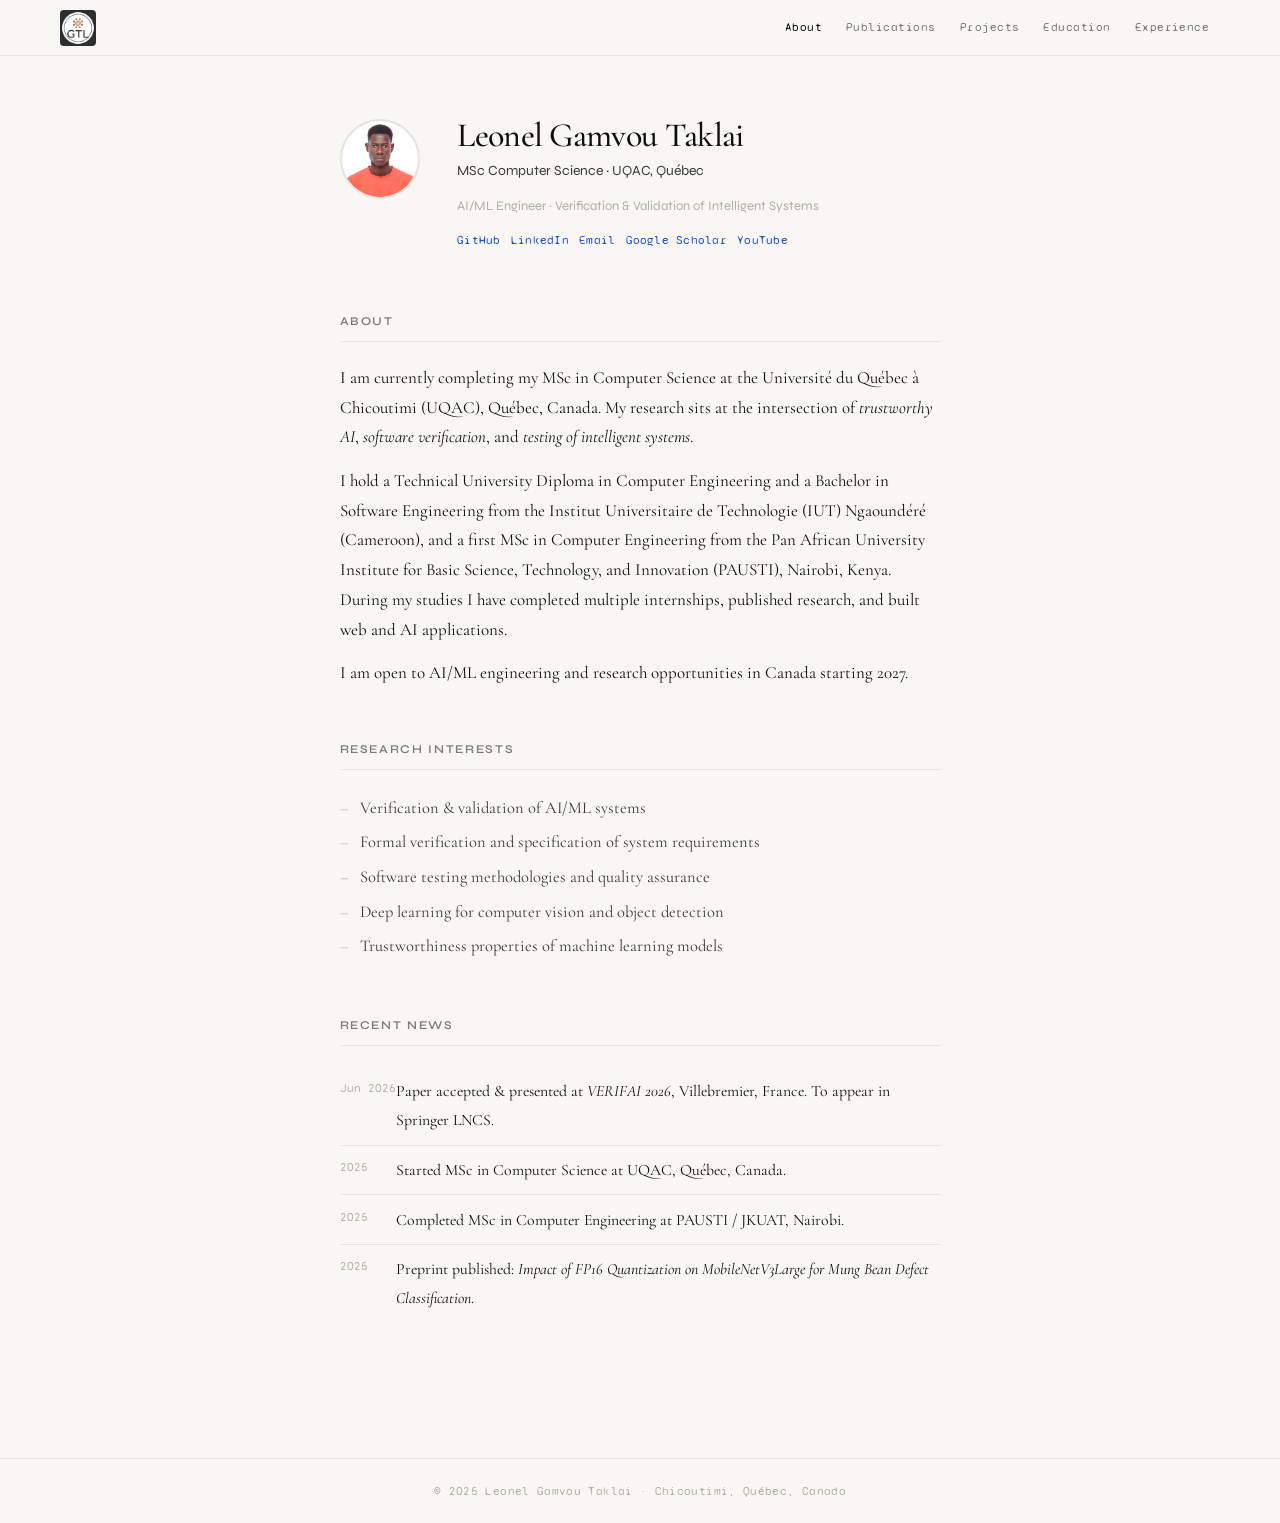
==== index.html @ 343f449a "Premier commit de Leonel sur githup" ====
<!DOCTYPE html>
<html lang="en">
<head>
  <meta charset="UTF-8">
  <meta name="viewport" content="width=device-width, initial-scale=1.0">
  <meta name="description" content="Leonel Gamvou Taklai — MSc Computer Science, UQAC. AI/ML Engineer specializing in Verification & Validation of intelligent systems.">
  <title>Leonel Gamvou Taklai</title>
  <link rel="icon" type="image/jpeg" href="logo.jpg">
  <link rel="preconnect" href="https://fonts.googleapis.com">
  <link href="https://fonts.googleapis.com/css2?family=Cormorant+Garamond:ital,wght@0,300;0,400;0,500;0,600;1,300;1,400&family=Syne+Mono&family=Syne:wght@400;500;600;700&display=swap" rel="stylesheet">
  <link rel="stylesheet" href="style.css">
</head>
<body>

  <nav>
    <a href="index.html" class="logo">
      <img src="logo.jpg" alt="LGT">
    </a>
    <div class="nav-links" id="navLinks">
      <a href="index.html" class="active">About</a>
      <a href="publications.html">Publications</a>
      <a href="projects.html">Projects</a>
      <a href="education.html">Education</a>
      <a href="experience.html">Experience</a>
    </div>
    <button class="nav-toggle" id="navToggle" aria-label="Toggle navigation">
      <span></span><span></span><span></span>
    </button>
  </nav>

  <main>

    <div class="profile-block">
      <div class="photo-wrap">
        <div class="photo-placeholder">
          <img src="leonel.JPG" alt="Leonel Gamvou Taklai">
        </div>
      </div>
      <h1 class="profile-name">Leonel Gamvou Taklai</h1>
      <div class="profile-titles">
        <p class="title-line">MSc Computer Science · UQAC, Québec</p>
        <p class="title-line muted">AI/ML Engineer · Verification &amp; Validation of Intelligent Systems</p>
      </div>
      <div class="social-links">
        <a href="https://github.com/Gamvou" target="_blank" rel="noopener">GitHub</a>
        <a href="https://www.linkedin.com/in/leonel-gamvou-taklai-379b13294/" target="_blank" rel="noopener">LinkedIn</a>
        <a href="mailto:lioneltaklai@email.com">Email</a>
        <a href="https://scholar.google.ca/citations?user=hvEP3yQAAAAJ&hl=en" target="_blank" rel="noopener">Google Scholar</a>
        <a href="https://www.youtube.com/@lionelgamvou" target="_blank" rel="noopener">YouTube</a>
      </div>
    </div>

    <section>
      <h2>About</h2>
      <p>
        I am currently completing my MSc in Computer Science at the
        Université du Québec à Chicoutimi (UQAC), Québec, Canada. My research
        sits at the intersection of <em>trustworthy AI</em>, <em>software
        verification</em>, and <em>testing of intelligent systems</em>.
      </p>
      <p>
        I hold a Technical University Diploma in Computer Engineering and a Bachelor in Software Engineering
        from the Institut Universitaire de Technologie (IUT) Ngaoundéré (Cameroon), and a first MSc in Computer Engineering
        from the Pan African University Institute for Basic Science, Technology, and Innovation (PAUSTI), Nairobi, Kenya.
        During my studies I have completed multiple internships, published research, and built web and AI applications.
      </p>
      <p>
        I am open to AI/ML engineering and research opportunities in Canada starting 2027.
      </p>
    </section>

    <section>
      <h2>Research Interests</h2>
      <ul>
        <li>Verification &amp; validation of AI/ML systems</li>
        <li>Formal verification and specification of system requirements</li>
        <li>Software testing methodologies and quality assurance</li>
        <li>Deep learning for computer vision and object detection</li>
        <li>Trustworthiness properties of machine learning models</li>
      </ul>
    </section>

    <section>
      <h2>Recent News</h2>
      <table class="news-table">
        <tr>
          <td class="news-date">Jun 2026</td>
          <td>Paper accepted &amp; presented at <em>VERIFAI 2026</em>, Villebremier, France. To appear in Springer LNCS.</td>
        </tr>
        <tr>
          <td class="news-date">2025</td>
          <td>Started MSc in Computer Science at UQAC, Québec, Canada.</td>
        </tr>
        <tr>
          <td class="news-date">2025</td>
          <td>Completed MSc in Computer Engineering at PAUSTI / JKUAT, Nairobi.</td>
        </tr>
        <tr>
          <td class="news-date">2025</td>
          <td>Preprint published: <em>Impact of FP16 Quantization on MobileNetV3Large for Mung Bean Defect Classification</em>.</td>
        </tr>
      </table>
    </section>

  </main>

  <footer>
    <p>© 2025 Leonel Gamvou Taklai · Chicoutimi, Québec, Canada</p>
  </footer>

  <script>
    const toggle = document.getElementById('navToggle');
    const links  = document.getElementById('navLinks');
    toggle.addEventListener('click', () => links.classList.toggle('open'));
    // Close menu when a link is clicked (mobile)
    links.querySelectorAll('a').forEach(a =>
      a.addEventListener('click', () => links.classList.remove('open'))
    );
  </script>
</body>
</html>
---- style.css ----
/* ═══════════════════════════════════════════════
   LEONEL GAMVOU TAKLAI — Portfolio Stylesheet
   Design: Editorial · Refined · Monochrome-first
   ═══════════════════════════════════════════════ */

@import url('https://fonts.googleapis.com/css2?family=Cormorant+Garamond:ital,wght@0,300;0,400;0,500;0,600;1,300;1,400&family=Syne+Mono&family=Syne:wght@400;500;600;700&display=swap');

/* ── Reset ── */
*, *::before, *::after { box-sizing: border-box; margin: 0; padding: 0; }

/* ── Design tokens ── */
:root {
  --serif:   'Cormorant Garamond', Georgia, serif;
  --mono:    'Syne Mono', 'Courier New', monospace;
  --sans:    'Syne', system-ui, sans-serif;

  --ink:     #0f0f0e;
  --ink-2:   #3a3a37;
  --ink-3:   #7a7a76;
  --ink-4:   #b0b0aa;
  --rule:    #e6e5e0;
  --bg:      #f8f7f3;
  --bg-card: #ffffff;
  --accent:  #1a1a18;
  --gold:    #9b7f4a;
  --link:    #1d4ed8;

  --max-w:   720px;
  --side:    clamp(1.25rem, 6vw, 3.5rem);
  --nav-h:   56px;
}

/* ── Base ── */
html { font-size: 17px; scroll-behavior: smooth; }

body {
  font-family: var(--serif);
  background: var(--bg);
  color: var(--ink);
  line-height: 1.8;
  min-height: 100vh;
  display: flex;
  flex-direction: column;
  -webkit-font-smoothing: antialiased;
}

/* ── Page fade-in ── */
@keyframes fadeUp {
  from { opacity: 0; transform: translateY(18px); }
  to   { opacity: 1; transform: translateY(0); }
}

main { animation: fadeUp 0.55s ease both; }

/* ════════════════════════════
   NAV
   ════════════════════════════ */
nav {
  position: sticky;
  top: 0;
  z-index: 100;
  background: rgba(248,247,243,0.92);
  backdrop-filter: blur(10px);
  -webkit-backdrop-filter: blur(10px);
  border-bottom: 1px solid var(--rule);
  height: var(--nav-h);
  display: flex;
  align-items: center;
  padding: 0 var(--side);
  gap: 0;
}

.logo {
  display: flex;
  align-items: center;
  text-decoration: none;
  flex-shrink: 0;
  margin-right: auto;
}

.logo img {
  width: 36px;
  height: 36px;
  object-fit: contain;
  border-radius: 4px;
  transition: opacity 0.2s;
}

.logo img:hover { opacity: 0.7; }

.nav-links {
  display: flex;
  align-items: center;
  gap: 0.15rem 0.1rem;
  flex-wrap: wrap;
  justify-content: flex-end;
}

.nav-links a {
  font-family: var(--mono);
  font-size: 0.72rem;
  letter-spacing: 0.04em;
  color: var(--ink-3);
  text-decoration: none;
  padding: 0.3rem 0.65rem;
  border-radius: 3px;
  transition: color 0.15s, background 0.15s;
  white-space: nowrap;
}

.nav-links a:hover { color: var(--ink); background: rgba(0,0,0,0.05); }
.nav-links a.active { color: var(--ink); font-weight: 500; }

/* Hamburger — mobile */
.nav-toggle {
  display: none;
  flex-direction: column;
  gap: 5px;
  cursor: pointer;
  padding: 6px;
  margin-left: 0.5rem;
}

.nav-toggle span {
  display: block;
  width: 22px;
  height: 2px;
  background: var(--ink);
  border-radius: 2px;
  transition: all 0.25s;
}

/* ════════════════════════════
   MAIN LAYOUT
   ════════════════════════════ */
main {
  max-width: var(--max-w);
  margin: 0 auto;
  padding: 3.5rem var(--side) 5rem;
  flex: 1;
  width: 100%;
}

/* ════════════════════════════
   PROFILE BLOCK
   ════════════════════════════ */
.profile-block {
  margin-bottom: 3.5rem;
  display: grid;
  grid-template-columns: 88px 1fr;
  grid-template-rows: auto auto auto;
  column-gap: 1.75rem;
  align-items: start;
}

.photo-wrap {
  grid-column: 1;
  grid-row: 1 / 4;
  padding-top: 0.2rem;
}

.photo-placeholder {
  width: 80px;
  height: 80px;
  border-radius: 50%;
  overflow: hidden;
  background: #e2e1dc;
  border: 2px solid var(--rule);
}

.photo-placeholder img {
  width: 100%;
  height: 100%;
  object-fit: cover;
  object-position: center top;
  display: block;
}

.profile-name {
  grid-column: 2;
  grid-row: 1;
  font-family: var(--serif);
  font-size: 2rem;
  font-weight: 500;
  line-height: 1.15;
  letter-spacing: -0.02em;
  margin-bottom: 0.3rem;
}

.profile-titles {
  grid-column: 2;
  grid-row: 2;
  margin-bottom: 0.75rem;
}

.title-line {
  font-family: var(--sans);
  font-size: 0.82rem;
  font-weight: 400;
  color: var(--ink-2);
  line-height: 1.6;
}

.title-line.muted {
  color: var(--ink-4);
  font-size: 0.77rem;
}

.social-links {
  grid-column: 2;
  grid-row: 3;
  display: flex;
  flex-wrap: wrap;
  gap: 0.15rem 0.6rem;
}

.social-links a {
  font-family: var(--mono);
  font-size: 0.72rem;
  color: var(--link);
  text-decoration: none;
  letter-spacing: 0.02em;
  transition: opacity 0.15s;
}

.social-links a:hover { opacity: 0.65; text-decoration: underline; }

/* ════════════════════════════
   SECTIONS
   ════════════════════════════ */
section { margin-bottom: 3rem; }

h2 {
  font-family: var(--sans);
  font-size: 0.7rem;
  font-weight: 600;
  letter-spacing: 0.14em;
  text-transform: uppercase;
  color: var(--ink-3);
  margin-bottom: 1.25rem;
  padding-bottom: 0.5rem;
  border-bottom: 1px solid var(--rule);
}

h3 {
  font-family: var(--serif);
  font-size: 1.05rem;
  font-weight: 500;
  margin-bottom: 0.15rem;
}

p {
  font-size: 1rem;
  color: var(--ink);
  margin-bottom: 0.8rem;
  line-height: 1.75;
}

p:last-child { margin-bottom: 0; }

em { font-style: italic; }

ul { list-style: none; padding: 0; }

ul li {
  font-size: 0.97rem;
  color: var(--ink-2);
  padding: 0.22rem 0 0.22rem 1.2rem;
  position: relative;
  line-height: 1.65;
}

ul li::before {
  content: '–';
  position: absolute;
  left: 0;
  color: var(--ink-4);
}

/* ════════════════════════════
   SECTION LABELS (sub-headers)
   ════════════════════════════ */
.section-label {
  font-family: var(--mono);
  font-size: 0.72rem;
  color: var(--ink-4);
  letter-spacing: 0.08em;
  text-transform: uppercase;
  margin: 1.75rem 0 1rem;
  display: block;
}

.section-label:first-child { margin-top: 0; }

/* ════════════════════════════
   NEWS TABLE
   ════════════════════════════ */
.news-table {
  width: 100%;
  border-collapse: collapse;
  font-size: 0.93rem;
}

.news-table tr { border-bottom: 1px solid var(--rule); }
.news-table tr:last-child { border-bottom: none; }

.news-table td {
  padding: 0.6rem 0;
  vertical-align: top;
}

.news-date {
  font-family: var(--mono);
  font-size: 0.72rem;
  color: var(--ink-4);
  white-space: nowrap;
  padding-right: 1.5rem;
  padding-top: 0.75rem;
}

/* ════════════════════════════
   PUBLICATIONS
   ════════════════════════════ */
.pub-entry {
  padding: 1.4rem 0;
  border-bottom: 1px solid var(--rule);
}

.pub-entry:first-child { padding-top: 0; }
.pub-entry:last-child { border-bottom: none; padding-bottom: 0; }

.pub-title {
  font-family: var(--serif);
  font-size: 1.08rem;
  font-weight: 500;
  color: var(--ink);
  margin-bottom: 0.2rem;
  line-height: 1.45;
}

.pub-authors {
  font-family: var(--sans);
  font-size: 0.82rem;
  color: var(--ink-3);
  margin-bottom: 0.15rem;
  font-weight: 400;
}

/* Bold the author's own name */
.pub-authors .self { color: var(--ink-2); font-weight: 600; }

.pub-venue {
  font-family: var(--mono);
  font-size: 0.75rem;
  color: var(--gold);
  margin-bottom: 0.6rem;
  letter-spacing: 0.01em;
}

.pub-links {
  display: flex;
  gap: 0.5rem;
  flex-wrap: wrap;
}

.pub-links a {
  font-family: var(--mono);
  font-size: 0.7rem;
  color: var(--ink-2);
  text-decoration: none;
  border: 1px solid var(--rule);
  padding: 0.18rem 0.6rem;
  border-radius: 2px;
  letter-spacing: 0.03em;
  transition: border-color 0.15s, color 0.15s, background 0.15s;
}

.pub-links a:hover {
  border-color: var(--ink-3);
  background: var(--ink);
  color: var(--bg);
}

/* ════════════════════════════
   EXPERIENCE
   ════════════════════════════ */
.exp-entry {
  display: grid;
  grid-template-columns: 48px 1fr;
  gap: 1.1rem;
  padding: 1.4rem 0;
  border-bottom: 1px solid var(--rule);
  align-items: start;
}

.exp-entry:first-child { padding-top: 0; }
.exp-entry:last-child { border-bottom: none; padding-bottom: 0; }

.exp-logo {
  width: 44px;
  height: 44px;
  border: 1px solid var(--rule);
  border-radius: 8px;
  overflow: hidden;
  flex-shrink: 0;
  background: #fff;
  display: flex;
  align-items: center;
  justify-content: center;
}

.exp-logo img {
  width: 100%;
  height: 100%;
  object-fit: contain;
  padding: 5px;
}

.exp-role {
  font-family: var(--serif);
  font-size: 1rem;
  font-weight: 500;
  color: var(--ink);
  margin-bottom: 0.1rem;
  line-height: 1.4;
}

.exp-meta {
  font-family: var(--mono);
  font-size: 0.72rem;
  color: var(--ink-4);
  margin-bottom: 0.5rem;
  letter-spacing: 0.02em;
}

.exp-desc {
  font-size: 0.92rem;
  color: var(--ink-3);
  margin: 0;
  line-height: 1.7;
}

/* ════════════════════════════
   EDUCATION
   ════════════════════════════ */
.edu-entry {
  padding: 1.2rem 0;
  border-bottom: 1px solid var(--rule);
  display: grid;
  grid-template-columns: 1fr auto;
  grid-template-rows: auto auto;
  gap: 0 1rem;
  align-items: baseline;
}

.edu-entry:first-child { padding-top: 0; }
.edu-entry:last-child { border-bottom: none; padding-bottom: 0; }

.edu-degree {
  font-family: var(--serif);
  font-size: 1rem;
  font-weight: 500;
  color: var(--ink);
  grid-column: 1;
  grid-row: 1;
  margin-bottom: 0.1rem;
}

.edu-year {
  font-family: var(--mono);
  font-size: 0.7rem;
  color: var(--ink-4);
  white-space: nowrap;
  grid-column: 2;
  grid-row: 1;
  padding-top: 0.15rem;
}

.edu-school {
  font-family: var(--sans);
  font-size: 0.83rem;
  color: var(--ink-3);
  grid-column: 1 / 3;
  grid-row: 2;
  margin: 0;
}

/* ════════════════════════════
   PROJECTS
   ════════════════════════════ */
.proj-entry {
  padding: 1.4rem 0;
  border-bottom: 1px solid var(--rule);
}

.proj-entry:first-child { padding-top: 0; }
.proj-entry:last-child { border-bottom: none; padding-bottom: 0; }

.proj-title {
  font-family: var(--serif);
  font-size: 1.05rem;
  font-weight: 500;
  margin-bottom: 0.2rem;
}

.proj-stack {
  font-family: var(--mono);
  font-size: 0.7rem;
  color: var(--ink-4);
  margin-bottom: 0.4rem;
  letter-spacing: 0.03em;
}

.proj-desc {
  font-size: 0.92rem;
  color: var(--ink-3);
  margin-bottom: 0.6rem;
  line-height: 1.7;
}

.proj-links {
  display: flex;
  gap: 0.5rem;
  flex-wrap: wrap;
}

.proj-links a {
  font-family: var(--mono);
  font-size: 0.7rem;
  color: var(--ink-2);
  text-decoration: none;
  border: 1px solid var(--rule);
  padding: 0.18rem 0.6rem;
  border-radius: 2px;
  letter-spacing: 0.03em;
  transition: all 0.15s;
}

.proj-links a:hover {
  border-color: var(--ink-3);
  background: var(--ink);
  color: var(--bg);
}

/* ════════════════════════════
   FOOTER
   ════════════════════════════ */
footer {
  border-top: 1px solid var(--rule);
  padding: 1.25rem var(--side);
  text-align: center;
}

footer p {
  font-family: var(--mono);
  font-size: 0.7rem;
  color: var(--ink-4);
  margin: 0;
  letter-spacing: 0.03em;
}

/* ════════════════════════════
   RESPONSIVE — Tablet
   ════════════════════════════ */
@media (max-width: 640px) {
  html { font-size: 16px; }

  /* Nav collapse */
  .nav-toggle { display: flex; }

  .nav-links {
    display: none;
    position: absolute;
    top: var(--nav-h);
    left: 0;
    right: 0;
    background: var(--bg);
    border-bottom: 1px solid var(--rule);
    flex-direction: column;
    padding: 0.75rem var(--side) 1rem;
    gap: 0.1rem;
  }

  .nav-links.open { display: flex; }

  .nav-links a {
    font-size: 0.82rem;
    padding: 0.5rem 0.75rem;
  }

  /* Profile stacks vertically on mobile */
  .profile-block {
    grid-template-columns: 1fr;
    grid-template-rows: auto auto auto auto;
  }

  .photo-wrap {
    grid-column: 1;
    grid-row: 1;
    margin-bottom: 1rem;
  }

  .photo-placeholder { width: 72px; height: 72px; }

  .profile-name { grid-column: 1; grid-row: 2; font-size: 1.75rem; }
  .profile-titles { grid-column: 1; grid-row: 3; }
  .social-links { grid-column: 1; grid-row: 4; }

  /* Edu grid simplify */
  .edu-entry {
    grid-template-columns: 1fr;
    grid-template-rows: auto auto auto;
  }

  .edu-year { grid-column: 1; grid-row: 2; margin-bottom: 0.1rem; }
  .edu-school { grid-column: 1; grid-row: 3; }

  /* Exp: hide logo on very small */
  .exp-entry { grid-template-columns: 1fr; }
  .exp-logo { display: none; }

  main { padding-top: 2.5rem; padding-bottom: 3.5rem; }
}

@media (max-width: 400px) {
  html { font-size: 15px; }
  .profile-name { font-size: 1.55rem; }
}

/* ── Smooth hover on all interactive elements ── */
a { transition: color 0.15s, opacity 0.15s; }
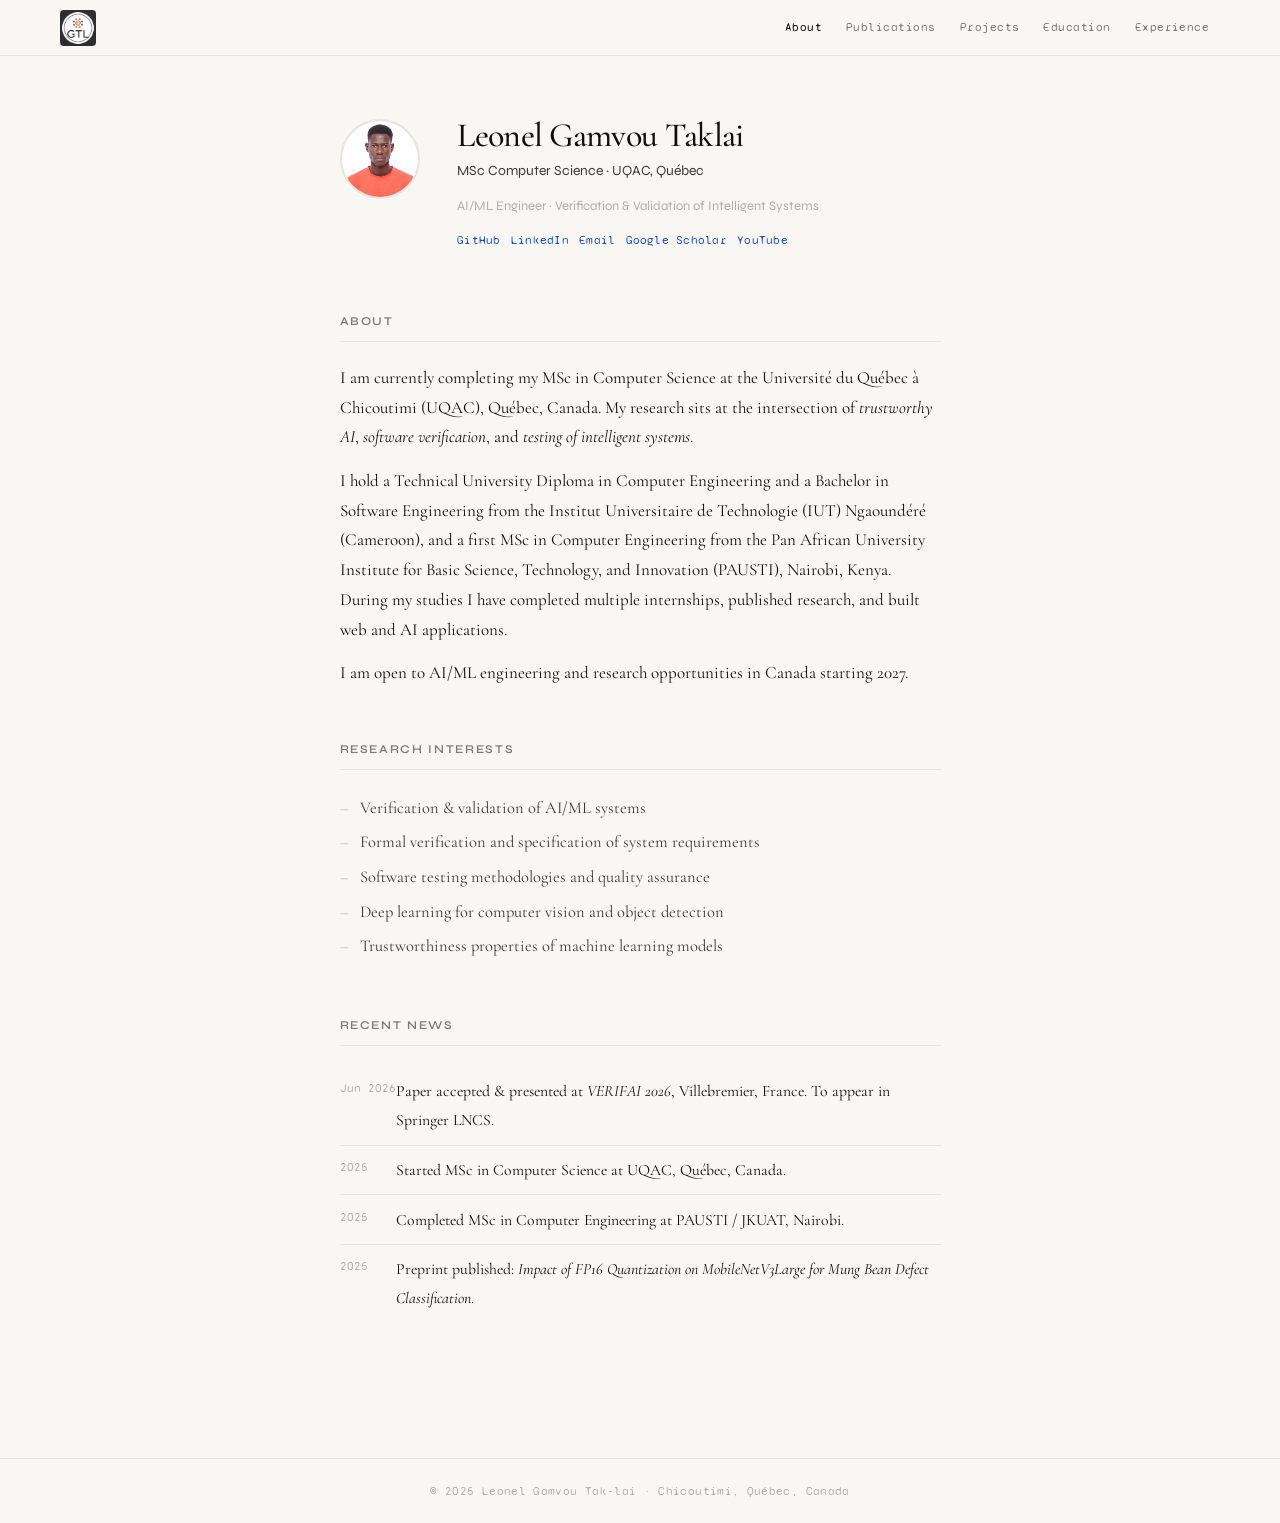
==== commit c1dcbd01: "Modification de Taklai en Tak-lai" ====
--- a/index.html
+++ b/index.html
@@ -4,7 +4,7 @@
   <meta charset="UTF-8">
   <meta name="viewport" content="width=device-width, initial-scale=1.0">
   <meta name="description" content="Leonel Gamvou Taklai — MSc Computer Science, UQAC. AI/ML Engineer specializing in Verification & Validation of intelligent systems.">
-  <title>Leonel Gamvou Taklai</title>
+  <title>Leonel Gamvou Tak-lai</title>
   <link rel="icon" type="image/jpeg" href="logo.jpg">
   <link rel="preconnect" href="https://fonts.googleapis.com">
   <link href="https://fonts.googleapis.com/css2?family=Cormorant+Garamond:ital,wght@0,300;0,400;0,500;0,600;1,300;1,400&family=Syne+Mono&family=Syne:wght@400;500;600;700&display=swap" rel="stylesheet">
@@ -105,7 +105,7 @@
   </main>
 
   <footer>
-    <p>© 2025 Leonel Gamvou Taklai · Chicoutimi, Québec, Canada</p>
+    <p>© 2025 Leonel Gamvou Tak-lai · Chicoutimi, Québec, Canada</p>
   </footer>
 
   <script>
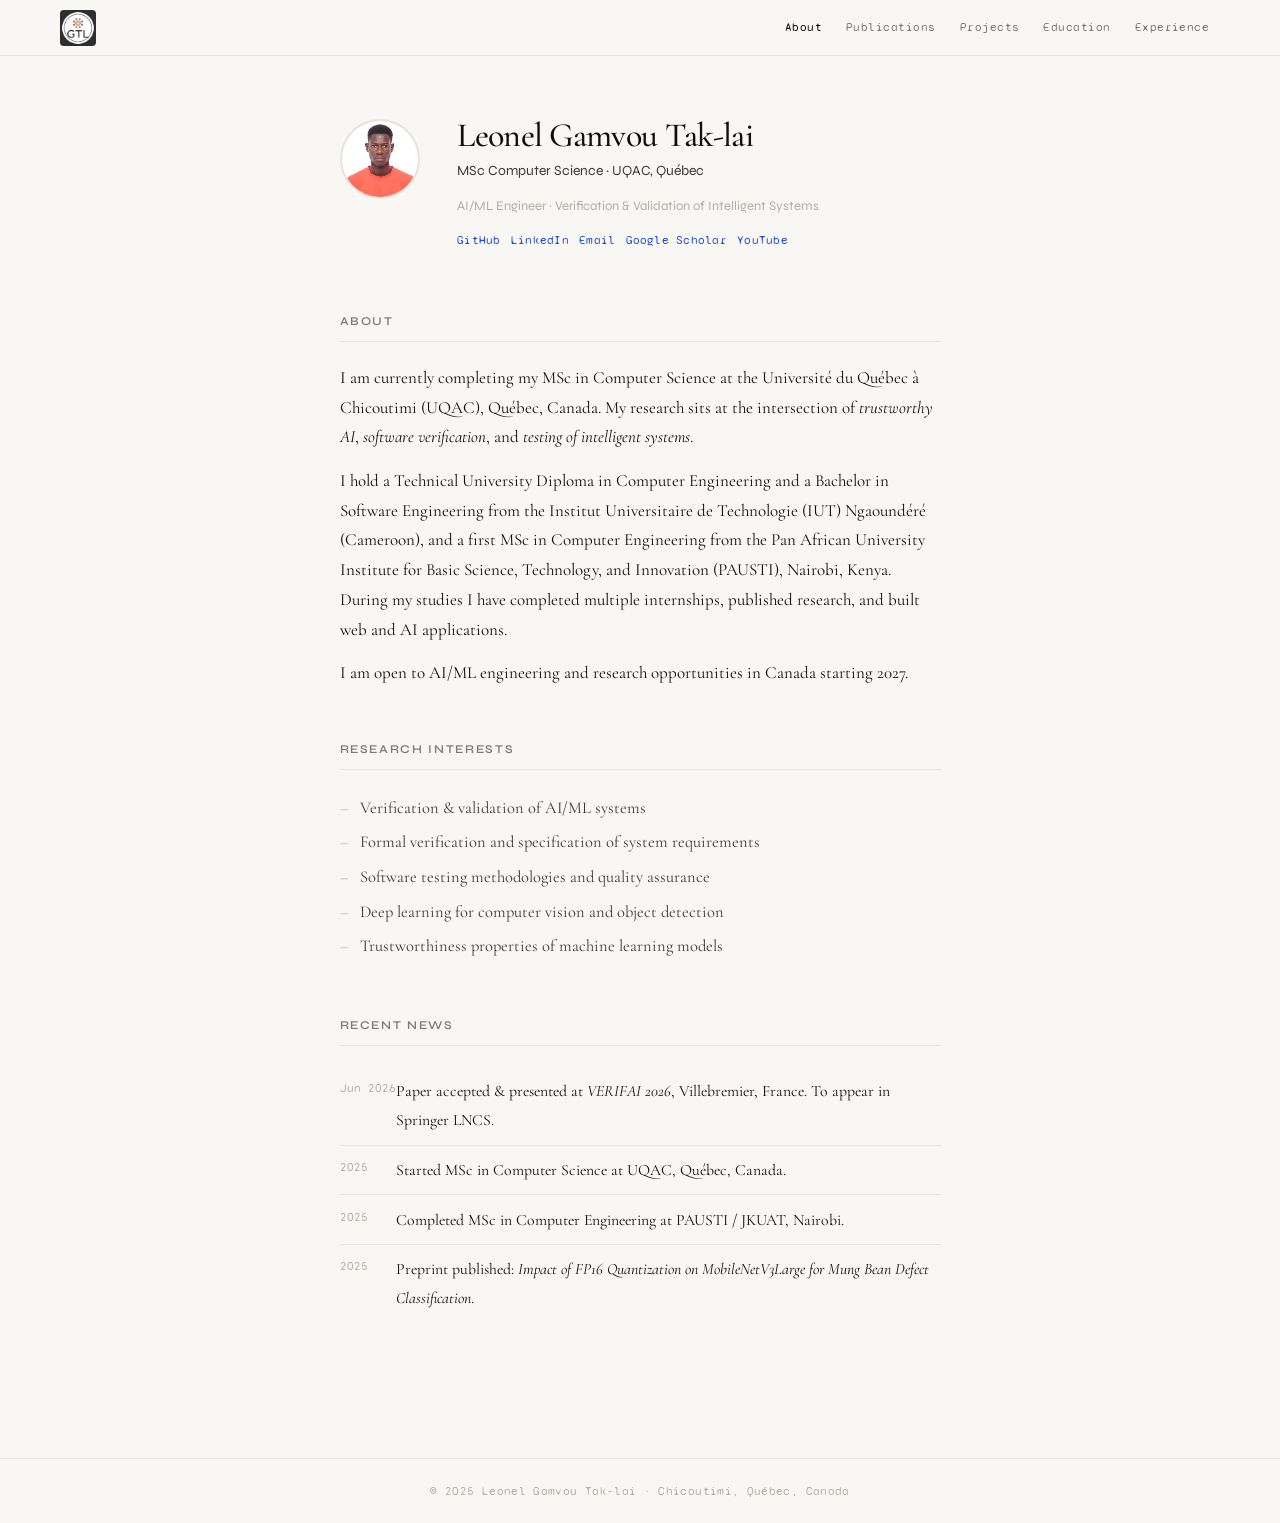
==== commit 750d7905: "Modification de Taklai en Tak-lai for index" ====
--- a/index.html
+++ b/index.html
@@ -36,7 +36,7 @@
           <img src="leonel.JPG" alt="Leonel Gamvou Taklai">
         </div>
       </div>
-      <h1 class="profile-name">Leonel Gamvou Taklai</h1>
+      <h1 class="profile-name">Leonel Gamvou Tak-lai</h1>
       <div class="profile-titles">
         <p class="title-line">MSc Computer Science · UQAC, Québec</p>
         <p class="title-line muted">AI/ML Engineer · Verification &amp; Validation of Intelligent Systems</p>
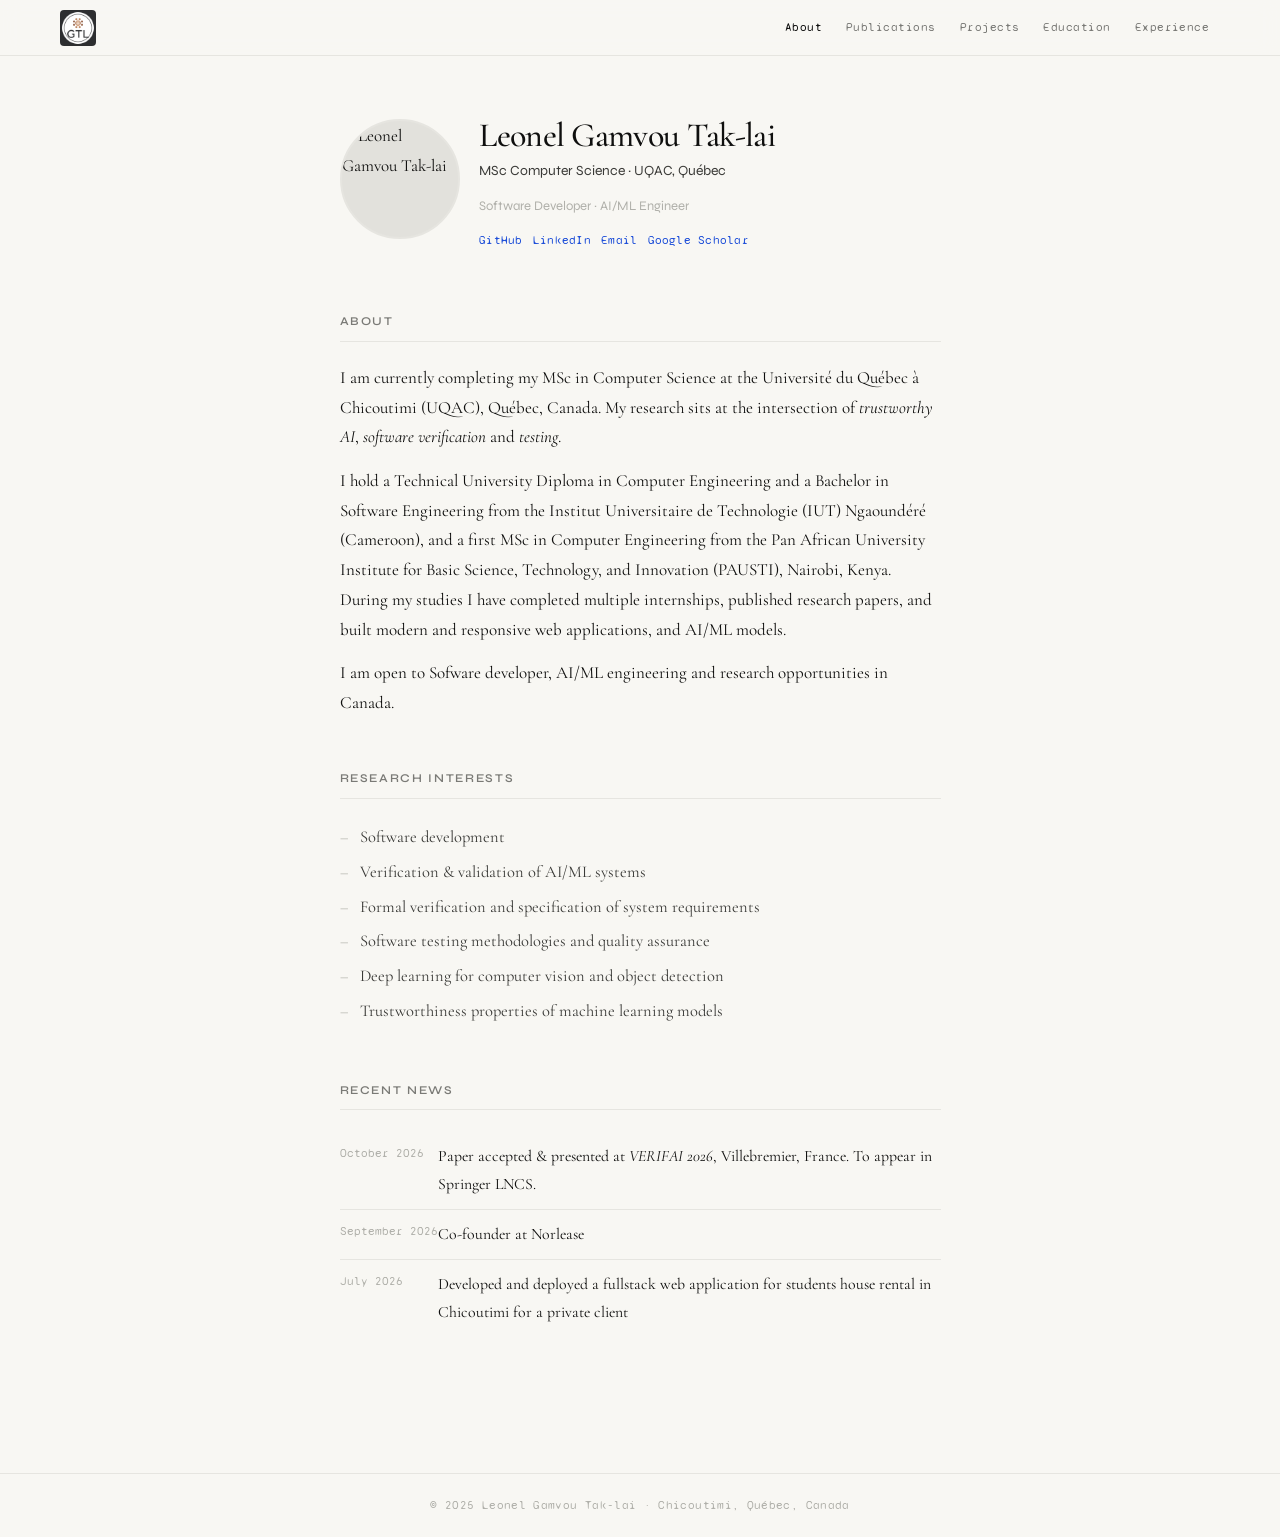
==== commit 740d3294: "Add Norlease and student housing project to experience and projects sections" ====
--- a/index.html
+++ b/index.html
@@ -3,7 +3,7 @@
 <head>
   <meta charset="UTF-8">
   <meta name="viewport" content="width=device-width, initial-scale=1.0">
-  <meta name="description" content="Leonel Gamvou Taklai — MSc Computer Science, UQAC. AI/ML Engineer specializing in Verification & Validation of intelligent systems.">
+  <meta name="description" content="Leonel Gamvou Tak-lai — MSc Computer Science, UQAC. AI/ML Engineer specializing in Verification & Validation of intelligent systems.">
   <title>Leonel Gamvou Tak-lai</title>
   <link rel="icon" type="image/jpeg" href="logo.jpg">
   <link rel="preconnect" href="https://fonts.googleapis.com">
@@ -33,20 +33,19 @@
     <div class="profile-block">
       <div class="photo-wrap">
         <div class="photo-placeholder">
-          <img src="leonel.JPG" alt="Leonel Gamvou Taklai">
+          <img src="leonel.jpg" alt="Leonel Gamvou Tak-lai">
         </div>
       </div>
       <h1 class="profile-name">Leonel Gamvou Tak-lai</h1>
       <div class="profile-titles">
         <p class="title-line">MSc Computer Science · UQAC, Québec</p>
-        <p class="title-line muted">AI/ML Engineer · Verification &amp; Validation of Intelligent Systems</p>
+        <p class="title-line muted">Software Developer · AI/ML Engineer</p>
       </div>
       <div class="social-links">
         <a href="https://github.com/Gamvou" target="_blank" rel="noopener">GitHub</a>
-        <a href="https://www.linkedin.com/in/leonel-gamvou-taklai-379b13294/" target="_blank" rel="noopener">LinkedIn</a>
-        <a href="mailto:lioneltaklai@email.com">Email</a>
+        <a href="https://www.linkedin.com/in/leonel-gamvou-Tak-lai-379b13294/" target="_blank" rel="noopener">LinkedIn</a>
+        <a href="mailto:lionelTak-lai@email.com">Email</a>
         <a href="https://scholar.google.ca/citations?user=hvEP3yQAAAAJ&hl=en" target="_blank" rel="noopener">Google Scholar</a>
-        <a href="https://www.youtube.com/@lionelgamvou" target="_blank" rel="noopener">YouTube</a>
       </div>
     </div>
 
@@ -56,22 +55,23 @@
         I am currently completing my MSc in Computer Science at the
         Université du Québec à Chicoutimi (UQAC), Québec, Canada. My research
         sits at the intersection of <em>trustworthy AI</em>, <em>software
-        verification</em>, and <em>testing of intelligent systems</em>.
+        verification</em> and <em>testing</em>.
       </p>
       <p>
         I hold a Technical University Diploma in Computer Engineering and a Bachelor in Software Engineering
         from the Institut Universitaire de Technologie (IUT) Ngaoundéré (Cameroon), and a first MSc in Computer Engineering
         from the Pan African University Institute for Basic Science, Technology, and Innovation (PAUSTI), Nairobi, Kenya.
-        During my studies I have completed multiple internships, published research, and built web and AI applications.
+        During my studies I have completed multiple internships, published research papers, and built modern and responsive web applications, and AI/ML models.
       </p>
       <p>
-        I am open to AI/ML engineering and research opportunities in Canada starting 2027.
+        I am open to Sofware developer, AI/ML engineering and research opportunities in Canada.
       </p>
     </section>
 
     <section>
       <h2>Research Interests</h2>
       <ul>
+        <li>Software development</li>
         <li>Verification &amp; validation of AI/ML systems</li>
         <li>Formal verification and specification of system requirements</li>
         <li>Software testing methodologies and quality assurance</li>
@@ -84,20 +84,16 @@
       <h2>Recent News</h2>
       <table class="news-table">
         <tr>
-          <td class="news-date">Jun 2026</td>
+          <td class="news-date">October 2026</td>
           <td>Paper accepted &amp; presented at <em>VERIFAI 2026</em>, Villebremier, France. To appear in Springer LNCS.</td>
         </tr>
         <tr>
-          <td class="news-date">2025</td>
-          <td>Started MSc in Computer Science at UQAC, Québec, Canada.</td>
+          <td class="news-date">September 2026</td>
+          <td>Co-founder at Norlease</td>
         </tr>
         <tr>
-          <td class="news-date">2025</td>
-          <td>Completed MSc in Computer Engineering at PAUSTI / JKUAT, Nairobi.</td>
-        </tr>
-        <tr>
-          <td class="news-date">2025</td>
-          <td>Preprint published: <em>Impact of FP16 Quantization on MobileNetV3Large for Mung Bean Defect Classification</em>.</td>
+          <td class="news-date">July 2026</td>
+          <td>Developed and deployed a fullstack web application for students house rental in Chicoutimi for a private client</td>
         </tr>
       </table>
     </section>
--- a/style.css
+++ b/style.css
@@ -1,5 +1,5 @@
 /* ═══════════════════════════════════════════════
-   LEONEL GAMVOU TAKLAI — Portfolio Stylesheet
+   LEONEL GAMVOU Tak-lai — Portfolio Stylesheet
    Design: Editorial · Refined · Monochrome-first
    ═══════════════════════════════════════════════ */
 
@@ -147,7 +147,7 @@
 .profile-block {
   margin-bottom: 3.5rem;
   display: grid;
-  grid-template-columns: 88px 1fr;
+  grid-template-columns: 110px 1fr;
   grid-template-rows: auto auto auto;
   column-gap: 1.75rem;
   align-items: start;
@@ -160,8 +160,8 @@
 }
 
 .photo-placeholder {
-  width: 80px;
-  height: 80px;
+  width: 120px;
+  height: 120px;
   border-radius: 50%;
   overflow: hidden;
   background: #e2e1dc;
